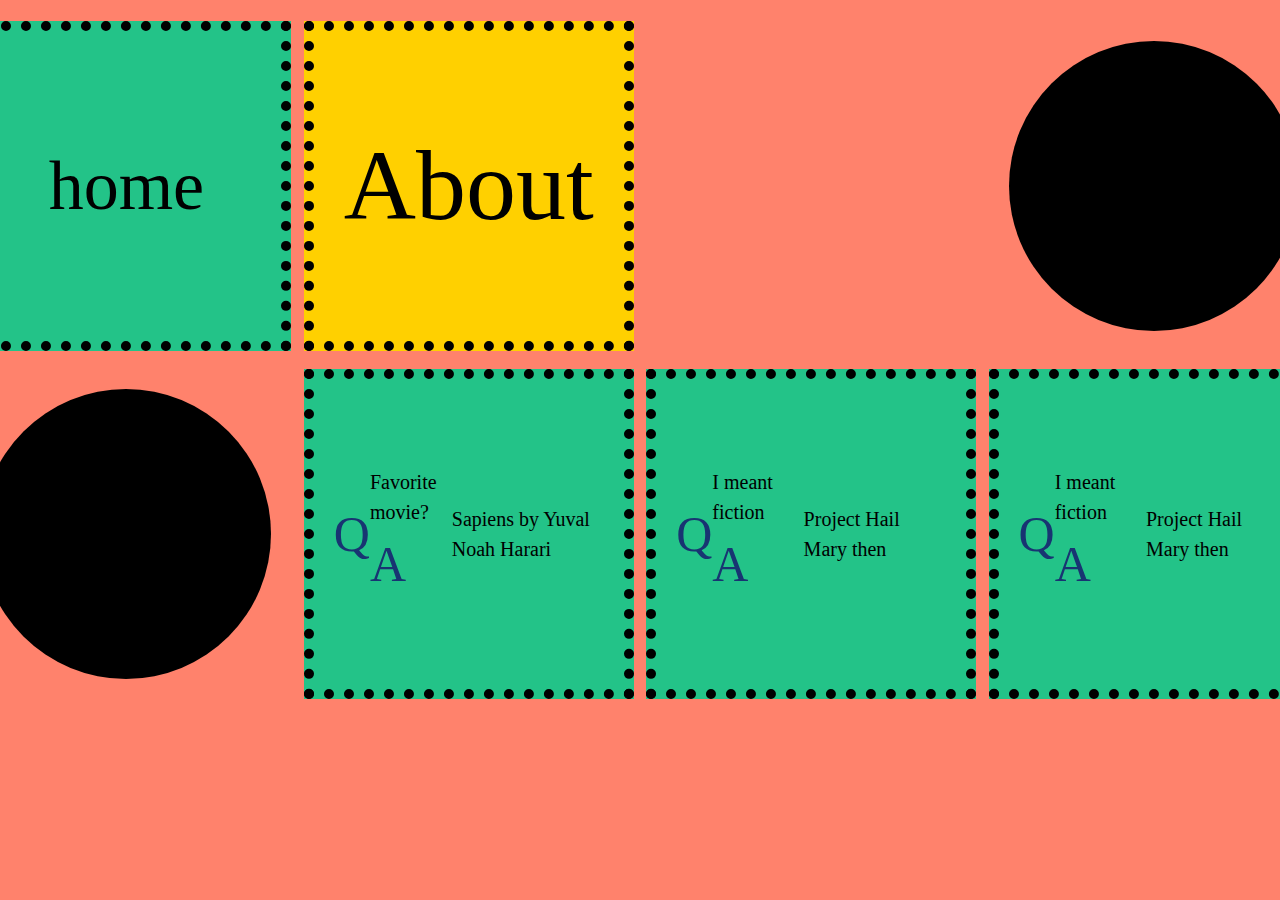
==== about.html @ 25c47bcc "god" ====
<!DOCTYPE html>
<html lang="en">

<head>
    <meta charset="UTF-8">
    <meta http-equiv="X-UA-Compatible" content="IE=edge">
    <meta name="viewport" content="width=device-width, initial-scale=1.0">
    <link rel="stylesheet" type="text/css" href="style.css" media="screen" />
    <link rel="icon" href="http://example.com/favicon.png">
    <title>Document</title>
</head>

<body>
    <div class="blocks">
        <div class="item hyper" onclick="location.href='index.html';">home</div>
        <div class="item header">About</div>
        <div class="item empty"></div>
        <div class="item empty">
            <svg viewBox="0 0 100 100" xmlns="http://www.w3.org/2000/svg">
                <circle cx="50" cy="50" r="50" />
            </svg>
        </div>

        <div class="item empty">
            <svg viewBox="0 0 100 100" xmlns="http://www.w3.org/2000/svg">
                <circle cx="50" cy="50" r="50" />
            </svg>
        </div>


        <div class="item hyper" onclick="location.href='eBooks/Sapiens.epub';" style="font-size:20px">
            <span class="bold">Q</span>
            <p>Favorite movie?
            <br>
            <span class="bold">A</span>
            <p>Sapiens by Yuval Noah Harari</p>
        </div>
        <div class="item hyper" onclick="location.href='eBooks/Project Hail Mary.epub';" style="font-size:20px">
            <span class="bold">Q</span>
            <p>I meant fiction
            <br>
            <span class="bold">A</span>
            <p>Project Hail Mary then</p>
        </div>
        <div class="item hyper" onclick="location.href='eBooks/Project Hail Mary.epub';" style="font-size:20px">
            <span class="bold">Q</span>
            <p>I meant fiction
            <br>
            <span class="bold">A</span>
            <p>Project Hail Mary then</p>
        </div>



    </div>
</body>

</html>
---- style.css ----
body {
    background-color: rgb(255, 130, 108);
    color: black;
    font-family: MabryPro;
    font-size: 30px;
    font-weight: 500;
    line-height: 1.5;
}

@font-face {
    font-family: MabryPro;
    src: url(Mabry-Pro-Black.ttf);
}

/* mobile */

@media screen and (max-width: 900px) {
    .blocks {
        /* the wrapper for all the squared elements*/
        justify-content: center;
        padding: 1%;
        display: grid;
        height: 110%;
        column-gap: 1%;
        row-gap: 1%;
        grid-template-columns: 1fr;
    }
}

/* desktop */
@media screen and (min-width: 900px) {
    .blocks {
        /* the wrapper for all the squared elements*/
        justify-content: center;
        padding: 1%;
        display: grid;
        height: 110%;
        column-gap: 1%;
        row-gap: 1%;


        grid-template-columns: 1fr 1fr 1fr 1fr;
    }

}

.item {
    aspect-ratio: 1;
    border: 10px solid black;
    border-style: dotted;
    padding: 20px;
    background-color: rgb(35, 195, 136);

}

.name {
    font-family: MabryPro;
    font-size: 70px;
    background-color: #ffd000;
    padding: 50px;
    /*background-clip: content-box;*/

}

.pane {
    padding: 20px;
    font-size: 30px;
    background-color: rgb(106, 178, 250);
}

.empty {
    border: none;
    background-color: rgb(255, 130, 108);

}


.hyper {
    font-size: 70px;
    display: flex;
    justify-content: center;
    /* align horizontal */
    align-items: center;
    /* align vertical */

}

.hyper:hover {
    background-color: rgb(253, 111, 151);
    color: black;
    border: 20px solid black;
    border-style: dotted;
}

#response {
    position: absolute;
    bottom: 0;
    left: 0;
}

.blog {
    outline: 20px solid black;
    outline-style: dotted;
    border-style:none;
}

.header {
    font-size: 100px;
    background-color: #ffd000;
    padding: 30px;
    display: flex;
    align-items: center;
    justify-content: center;
}

.bold {
    color:rgb(24, 52, 114);
    font-size: 50px;
}
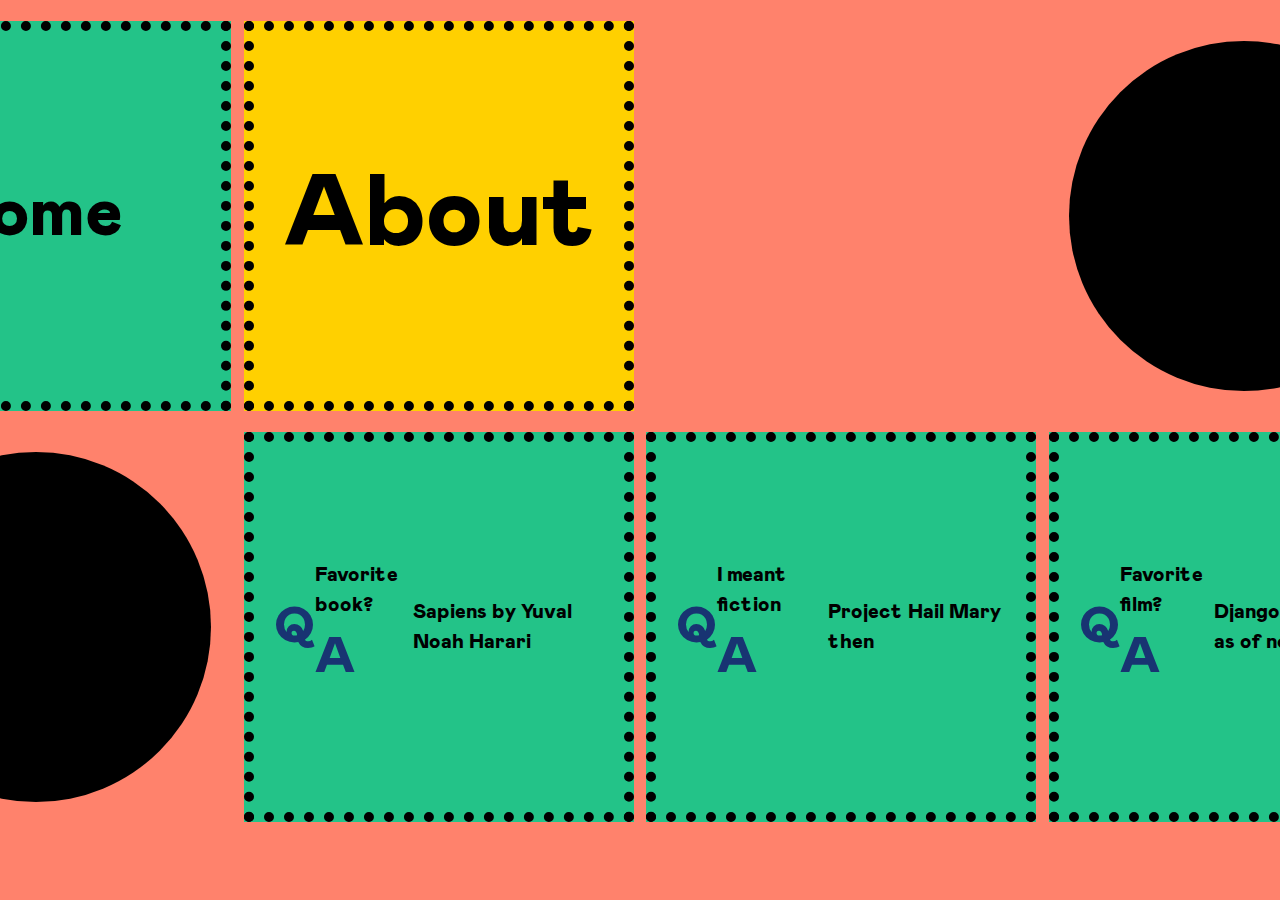
==== commit f08b42d2: "Ollie Update" ====
--- a/about.html
+++ b/about.html
@@ -30,7 +30,7 @@
 
         <div class="item hyper" onclick="location.href='eBooks/Sapiens.epub';" style="font-size:20px">
             <span class="bold">Q</span>
-            <p>Favorite movie?
+            <p>Favorite book?
             <br>
             <span class="bold">A</span>
             <p>Sapiens by Yuval Noah Harari</p>
@@ -44,10 +44,10 @@
         </div>
         <div class="item hyper" onclick="location.href='eBooks/Project Hail Mary.epub';" style="font-size:20px">
             <span class="bold">Q</span>
-            <p>I meant fiction
+            <p>Favorite film?
             <br>
             <span class="bold">A</span>
-            <p>Project Hail Mary then</p>
+            <p>Django Unchained as of now</p>
         </div>
 
 
--- a/style.css
+++ b/style.css
@@ -9,7 +9,7 @@
 
 @font-face {
     font-family: MabryPro;
-    src: url(Mabry-Pro-Black.ttf);
+    src: url(fonts/Mabry-Pro-Black.ttf);
 }
 
 /* mobile */
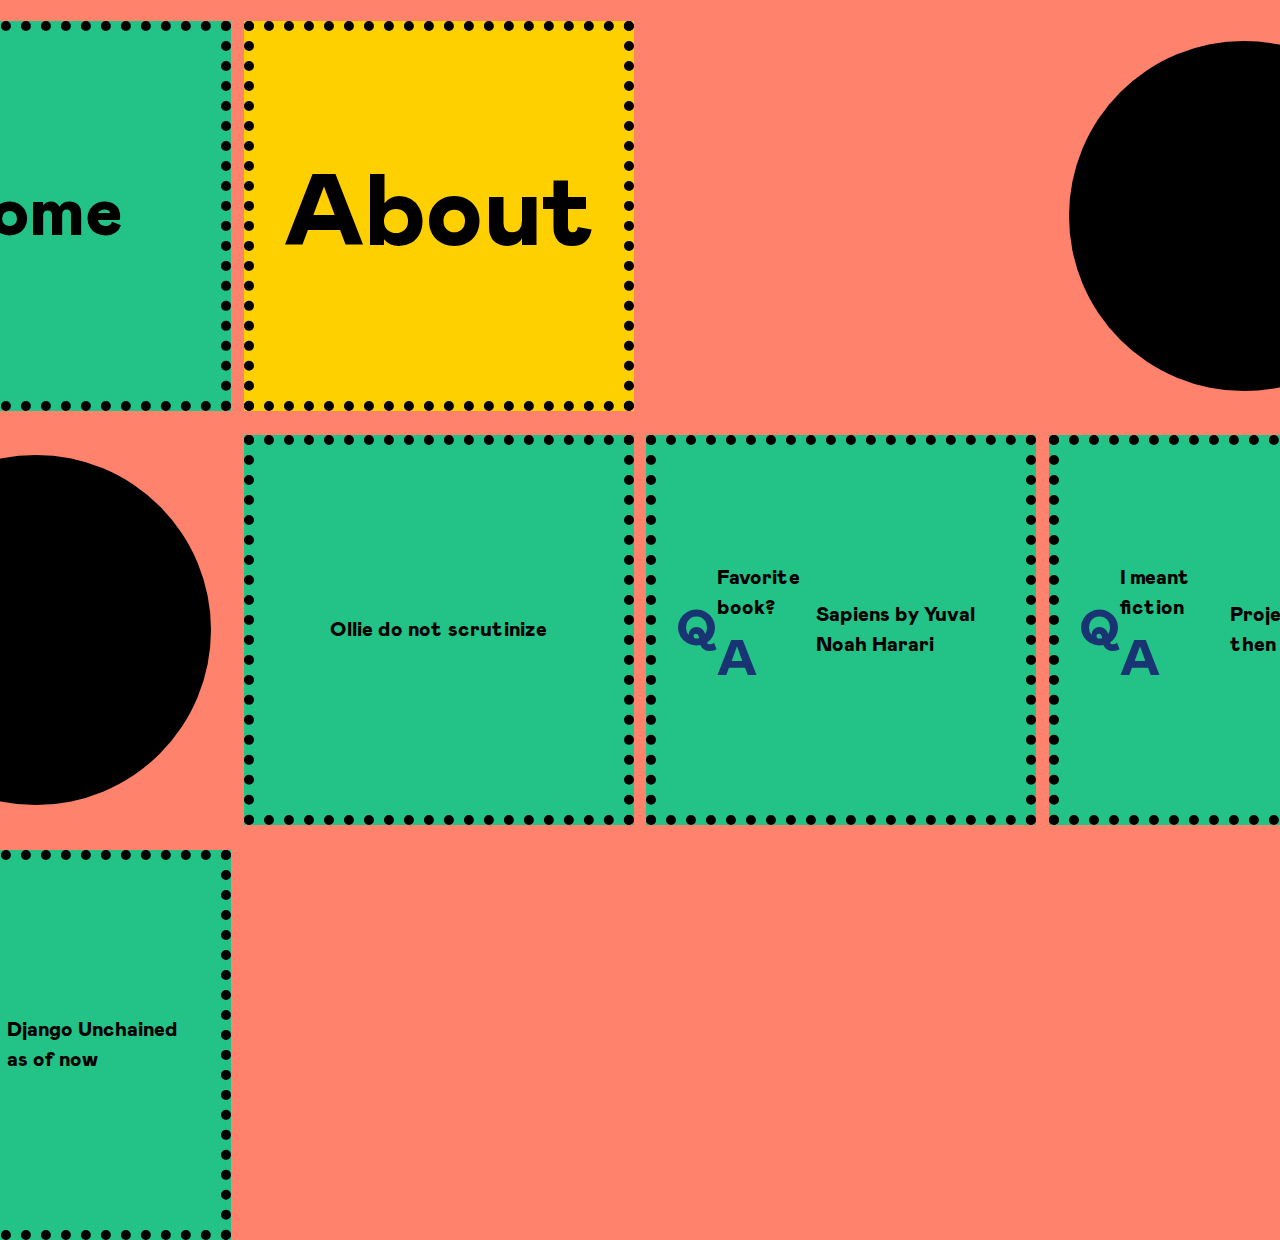
==== commit 9a349b28: "Ollie update B" ====
--- a/about.html
+++ b/about.html
@@ -27,6 +27,10 @@
             </svg>
         </div>
 
+        
+        <div class="item hyper"style="font-size:20px">
+            Ollie do not scrutinize
+        </div>
 
         <div class="item hyper" onclick="location.href='eBooks/Sapiens.epub';" style="font-size:20px">
             <span class="bold">Q</span>
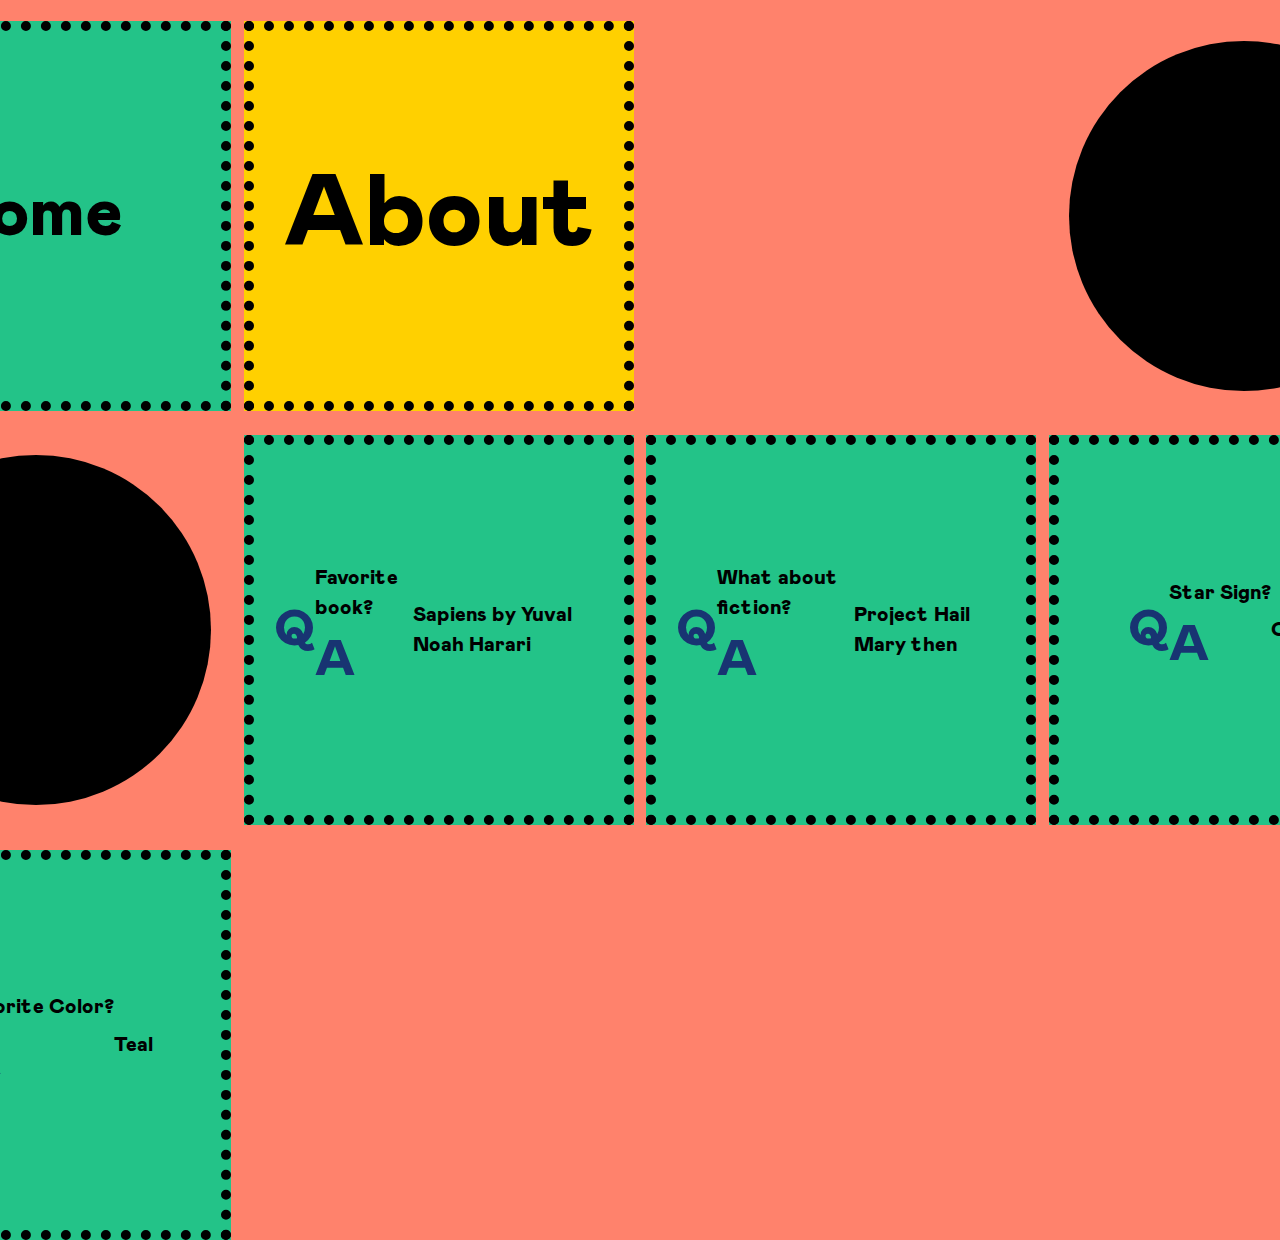
==== commit 6594f427: "push" ====
--- a/about.html
+++ b/about.html
@@ -27,10 +27,6 @@
             </svg>
         </div>
 
-        
-        <div class="item hyper"style="font-size:20px">
-            Ollie do not scrutinize
-        </div>
 
         <div class="item hyper" onclick="location.href='eBooks/Sapiens.epub';" style="font-size:20px">
             <span class="bold">Q</span>
@@ -41,17 +37,24 @@
         </div>
         <div class="item hyper" onclick="location.href='eBooks/Project Hail Mary.epub';" style="font-size:20px">
             <span class="bold">Q</span>
-            <p>I meant fiction
+            <p>What about fiction?
             <br>
             <span class="bold">A</span>
             <p>Project Hail Mary then</p>
         </div>
         <div class="item hyper" onclick="location.href='eBooks/Project Hail Mary.epub';" style="font-size:20px">
             <span class="bold">Q</span>
-            <p>Favorite film?
+            <p>Star Sign?
             <br>
             <span class="bold">A</span>
-            <p>Django Unchained as of now</p>
+            <p>Caprisun</p>
+        </div>
+        <div class="item hyper" onclick="location.href='eBooks/Project Hail Mary.epub';" style="font-size:20px">
+            <span class="bold">Q</span>
+            <p>Favorite Color?
+            <br>
+            <span class="bold">A</span>
+            <p>Teal</p>
         </div>
 
 
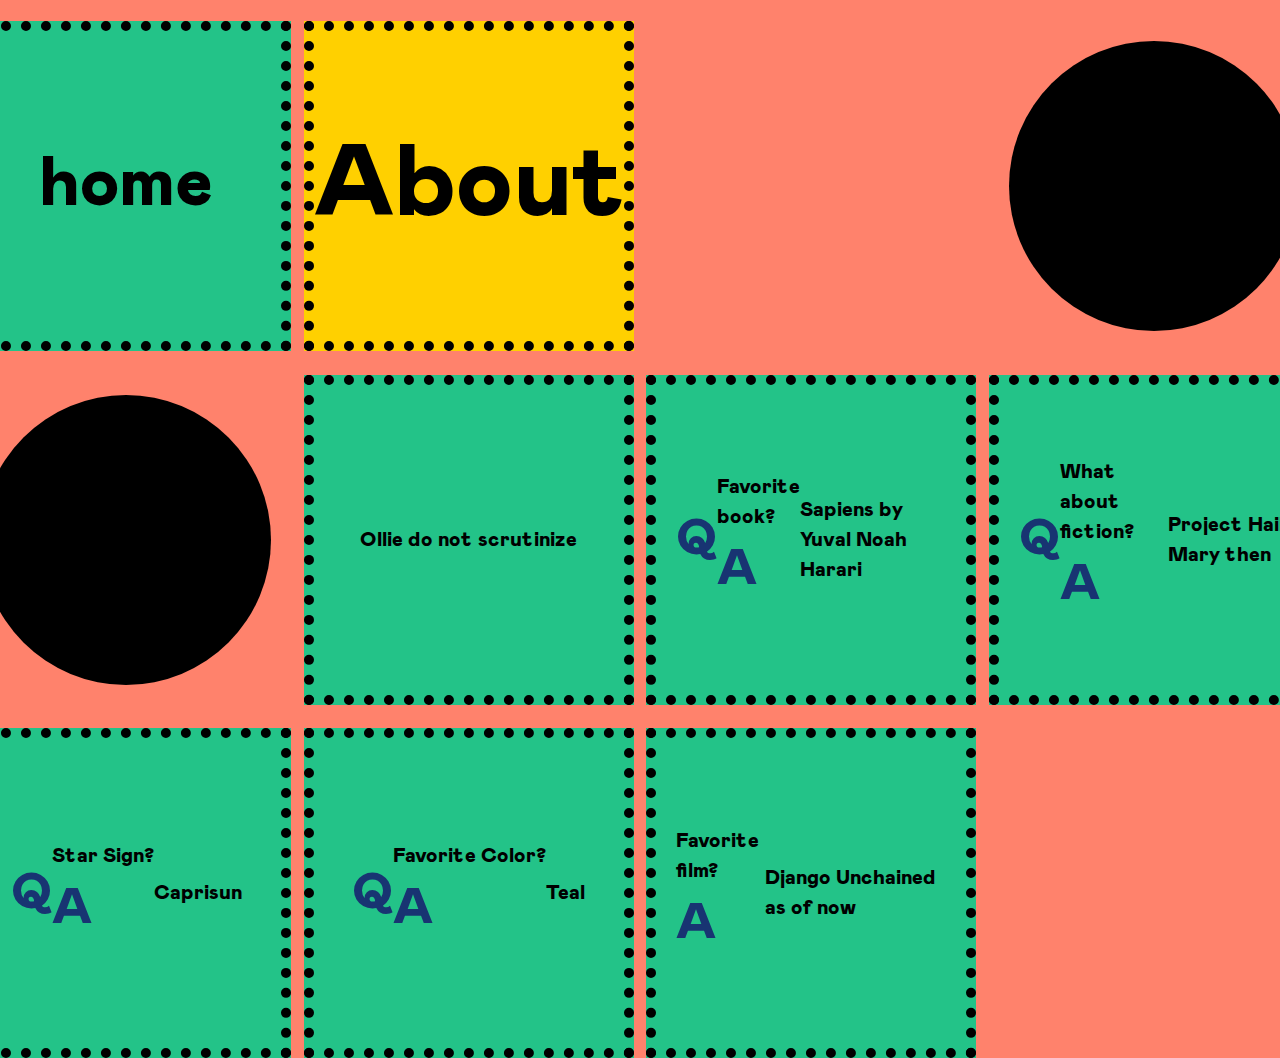
==== commit e40a509f: "better" ====
--- a/about.html
+++ b/about.html
@@ -27,6 +27,10 @@
             </svg>
         </div>
 
+        
+        <div class="item hyper"style="font-size:20px">
+            Ollie do not scrutinize
+        </div>
 
         <div class="item hyper" onclick="location.href='eBooks/Sapiens.epub';" style="font-size:20px">
             <span class="bold">Q</span>
@@ -57,6 +61,13 @@
             <p>Teal</p>
         </div>
 
+        <div class="item hyper" onclick="location.href='eBooks/Project Hail Mary.epub';" style="font-size:20px">
+            <p>Favorite film?
+            <br>
+            <span class="bold">A</span>
+            <p>Django Unchained as of now</p>
+        </div>
+
 
 
     </div>
--- a/style.css
+++ b/style.css
@@ -105,9 +105,9 @@
 }
 
 .header {
+    padding: 0px;
     font-size: 100px;
     background-color: #ffd000;
-    padding: 30px;
     display: flex;
     align-items: center;
     justify-content: center;
@@ -116,4 +116,12 @@
 .bold {
     color:rgb(24, 52, 114);
     font-size: 50px;
+}
+
+.portfolio {
+    color: white;
+}
+
+.thumbnail {
+    height:200px;   
 }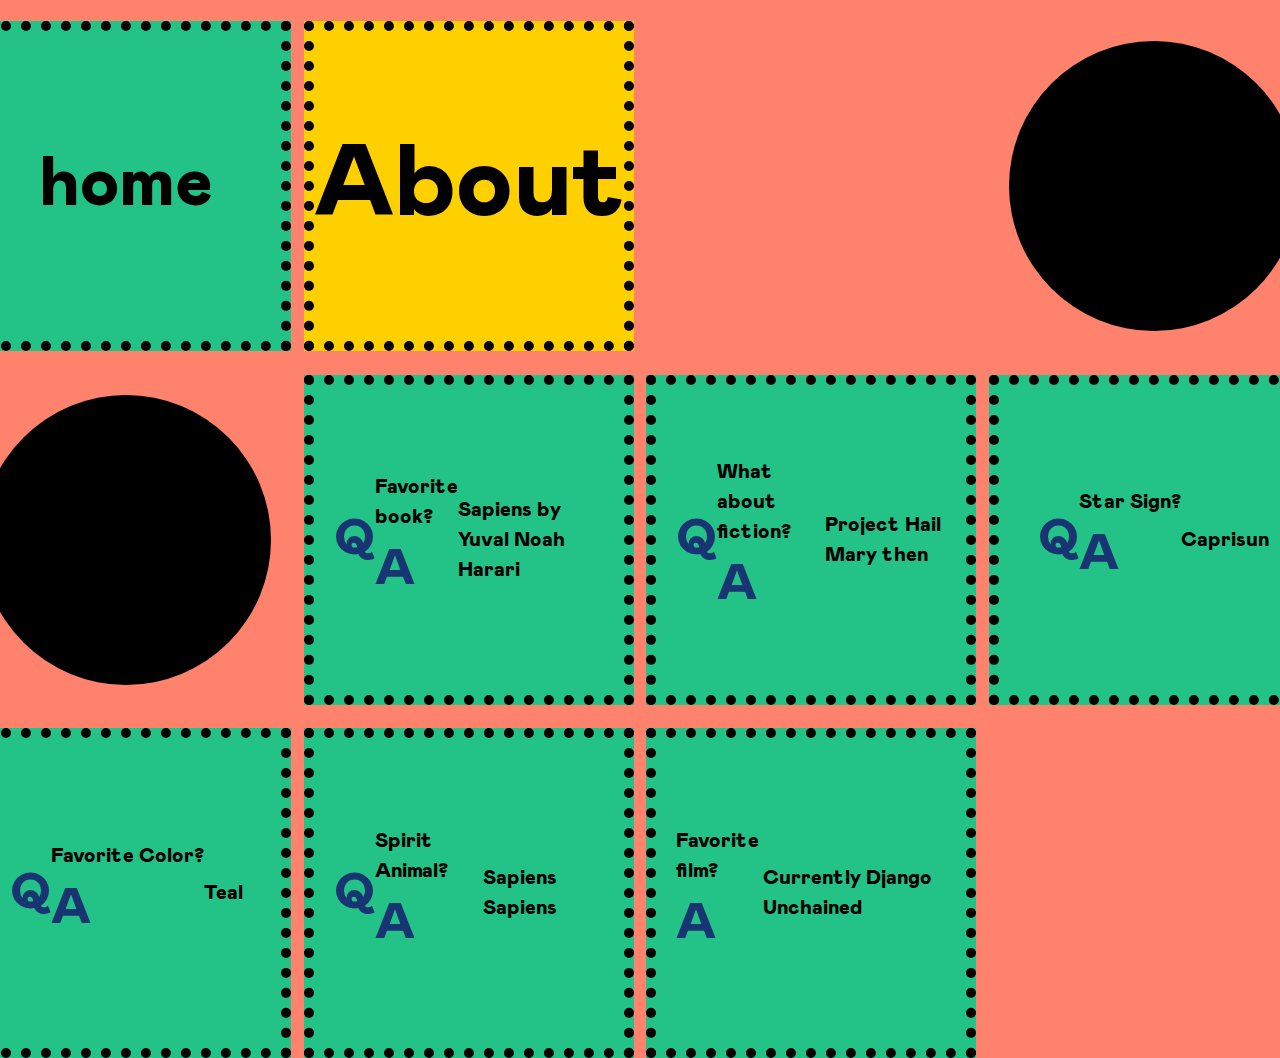
==== commit 60e8cb5a: "done" ====
--- a/about.html
+++ b/about.html
@@ -28,9 +28,6 @@
         </div>
 
         
-        <div class="item hyper"style="font-size:20px">
-            Ollie do not scrutinize
-        </div>
 
         <div class="item hyper" onclick="location.href='eBooks/Sapiens.epub';" style="font-size:20px">
             <span class="bold">Q</span>
@@ -62,10 +59,18 @@
         </div>
 
         <div class="item hyper" onclick="location.href='eBooks/Project Hail Mary.epub';" style="font-size:20px">
+            <span class="bold">Q</span>
+            <p>Spirit Animal?
+            <br>
+            <span class="bold">A</span>
+            <p>Sapiens Sapiens</p>
+        </div>
+
+        <div class="item hyper" onclick="location.href='eBooks/Project Hail Mary.epub';" style="font-size:20px">
             <p>Favorite film?
             <br>
             <span class="bold">A</span>
-            <p>Django Unchained as of now</p>
+            <p>Currently Django Unchained</p>
         </div>
 
 
